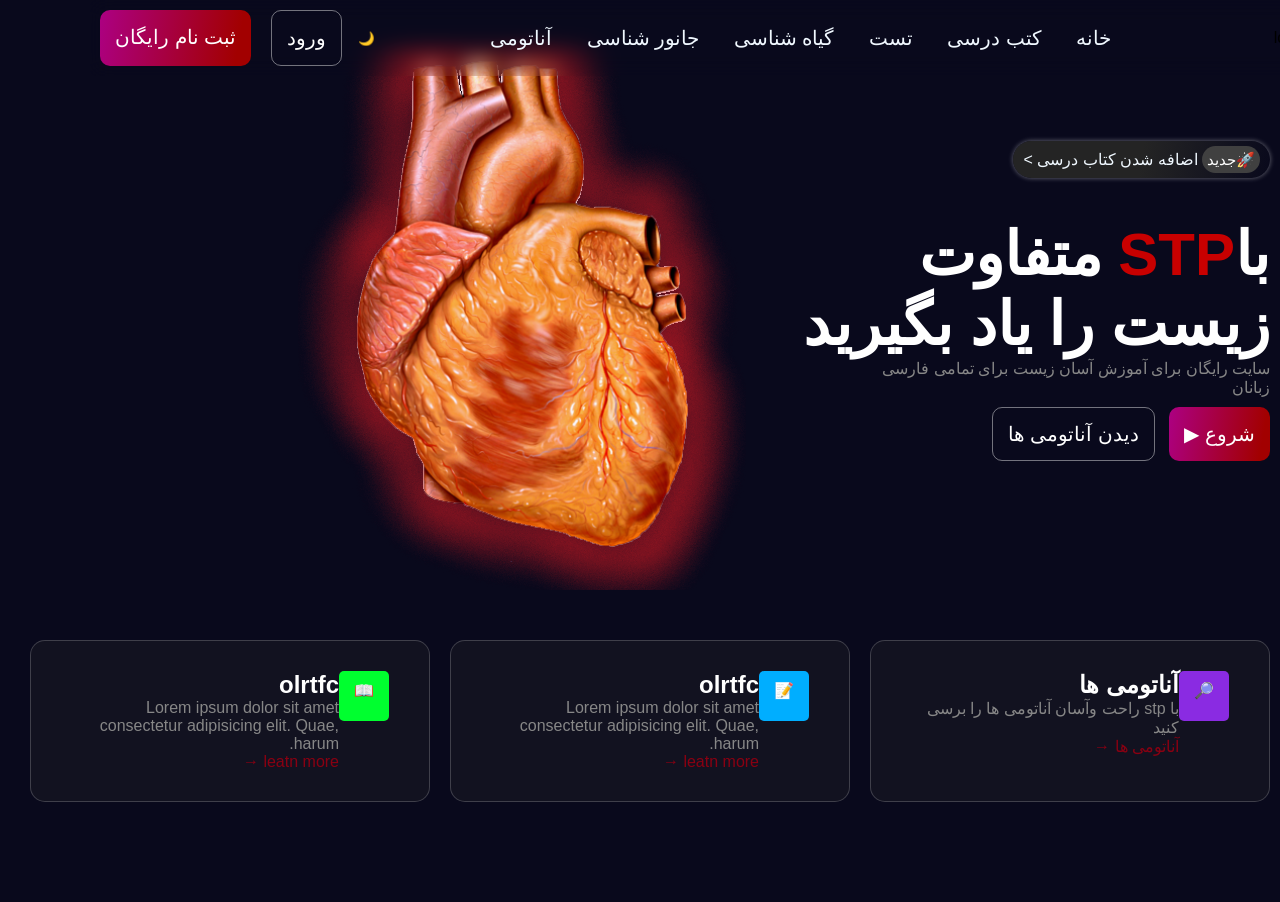
==== index.html @ 459bd74b "تغییر اساسی" ====
<!DOCTYPE html>
<html lang="fa" dir="rtl">

<head>
    <meta charset="UTF-8">
    <meta name="viewport" content="width=device-width, initial-scale=1.0">
    <title>STP</title>
    <link rel="stylesheet" href="sis.css">
    
</head>

<body id="box">
    <header>
        <img src="" alt="logo" width="100px">
        <nav>
            <a href="script:void(0)" class="link">خانه</a>
            <a href="#" class="link">کتب درسی</a>
            <a href="#" class="link">تست</a>
            <a href="#" class="link cl">گیاه شناسی</a>
            <a href="#" class="link cl">جانور شناسی</a>
            <a href="/anatome.html" class="link">آناتومی</a>
            
        </nav>


        <div class="ds">
            <button id="btn" title="شب و روز">🌙</button>
            <a href="#" class="sabt">ورود</a>
            <a href="#" class="sat">ثبت نام رایگان</a>
        </div>

    </header>

    <main>
        <div class="pog">
            <a href="#" class="mish">
                <span class="mosha">🚀جدید</span>
                <span>اضافه شدن کتاب درسی ></span>
            </a>

            <h1>با<span id="oi">STP</span> متفاوت زیست را یاد بگیرید</h1>
            <p>سایت رایگان برای آموزش آسان زیست برای تمامی فارسی زبانان</p>
            <a href="#" class="sat" id="sat">شروع ▶</a>
            <a href="/anatome.html" class="sabt">دیدن آناتومی ها</a>
            <img src="Heart_anterior_exterior_view.png" alt="tas" class="imgo">

        </div>
        <div class="in" id="anu">
            <section class="mrh">
                <span class="img">🔎</span>
                <div>
                    <h2>آناتومی ها</h2>
                    <p>با stp راحت وآسان آناتومی ها را برسی کنید</p>
                    <a href="#" class="ok">آناتومی ها →</a>
                </div>
            </section>
            <section class="mrh">
                <span class="img" style="background-color: rgb(0, 174, 255);">📝</span>
                <div>
                    <h2>olrtfc</h2>
                    <p>Lorem ipsum dolor sit amet consectetur adipisicing elit. Quae, harum.</p>
                    <a href="#" class="ok">leatn more →</a>
                </div>
            </section>
            <section class="mrh">
                <span class="img" style="background-color: rgb(0, 255, 47);">📖</span>
                <div>
                    <h2>olrtfc</h2>
                    <p>Lorem ipsum dolor sit amet consectetur adipisicing elit. Quae, harum.</p>
                    <a href="#" class="ok">leatn more →</a>
                </div>
            </section>
        </div>
    </main>
</body>
<script>
    const btn = document.getElementById("btn");
const box = document.getElementById("box");

btn.addEventListener("click", () => {
    box.style.backgroundColor = "rgb(167, 167, 167)";
    box.style.Color = "#000";
});
</script>

</html>
---- sis.css ----
*{
    margin: 0;
    box-sizing: border-box;
    font-family:'Trebuchet MS', 'Lucida Sans Unicode', 'Lucida Grande', 'Lucida Sans', Arial, sans-serif;
}
a{
    text-decoration: none;
}
html{
    scrollbar-width: thin;
    scrollbar-color: rgb(216, 1, 90) rgba(255, 0, 0, 0);

}
body{
    background-color: rgb(9, 9, 28);
}
header{
    padding-right: 50px;
    display: flex;
    align-items: center;
    justify-content: space-between;
    backdrop-filter: blur(10px);
    width: 100%;
    position: fixed;
}
button{
    background-color: rgba(238, 130, 238, 0);
    border: none;
}
.ds{
    display: flex;
    
}
.link{
    
    text-decoration: none;
    color: aliceblue;
    font-size: 20px;
    padding: 15px;
    transition: 50ms;
}
.link:hover{
    background-color: rgba(240, 248, 255, 0.048);
    border-radius: 20px;
}
.sabt{
    margin: 10px;
    border: solid 0.5px rgba(255, 255, 255, 0.432);
    font-size: 20px;
    border-radius: 10px;
    color: rgb(255, 255, 255);
    text-decoration: none;
    padding: 15px;
}
.sabt:hover{
    background-color: rgba(1, 1, 1, 0.376);
}
.sat{
    margin: 10px;
    background-image: linear-gradient(100deg , rgb(172, 0, 129) 1% ,rgb(162, 0, 0) 90%);
    font-size: 20px;
    border-radius: 10px;
    color: rgb(255, 255, 255);
    text-decoration: none;
    padding: 15px;
    transition: 1s;
}
.sat:hover{
    background-image: linear-gradient(100deg , rgb(183, 0, 0) 1% ,rgb(172, 0, 129) 90%);
}
.mosha{
    color: rgb(255, 255, 255);
    border-radius: 50px;
    background-color: rgb(64, 64, 64);
    padding: 5px;
    font-size: 15px;
}
main{
    padding: 100px;
    padding-top: 150px;
}
.mish{
    background-image: linear-gradient(100deg , rgb(36, 36, 36) 50%,rgba(255, 0, 0, 0));
    border-radius: 50px;
    padding: 10px;
    box-shadow: 0 0 5px 0 rgba(255, 255, 255, 0.406);
    color: aliceblue;
    text-decoration: none;
    transition: 1s;
}
.mish:hover{
    background-color: rgb(159, 159, 159);
}
h1{
    margin-top: 50px;
    color: white;
    font-size: 60px;
    max-width: 500px;
}
#oi{
    color: rgb(200, 0, 0);
}
p{
    color: rgb(135, 135, 135);
    max-width: 400px;
}
.imgo{
    float: left;

    margin-left: 10%;
    margin-top: -350px;
}
#sat{
    display: inline-block;
    margin: 10px 0 0 0 ;
}
.in{
    margin-top: 50px;
    display: inline-flex;
    margin-left: 1%;
    color: #ffffff;
}
.mrh{
    display: flex;
    margin-left: 20px;
    background-color: rgb(18, 18, 32);
    border: solid 1px rgba(255, 255, 255, 0.189);
    padding: 30px;
    border-radius: 15px;
    width: 400px;
    transition: 0.5s;
}
.mrh:hover{
    transform: translateY(-10px);
    box-shadow:0 20px 20px 0 rgba(0, 0, 0, 0.482);
}
.img{
    padding: 10px;
    text-align: center;
    max-height: 50px;
    min-width: 50px;
    border-radius: 5px;
    background-color: blueviolet;
    margin-right: 10px;
}
.ok{
    color: #890012;
}
@media only screen and (max-width: 700px){
    .mrh{
    display: flex;
    margin-left: 0px;
    background-color: rgb(18, 18, 32);
    border: solid 1px rgba(255, 255, 255, 0.189);
    padding: 30px;
    border-radius: 15px;
    width: 10px;
    transition: 0.5s;
}
main{
    padding: 50px;
    padding-top: 150px;
}
.pog{
    max-width: 300px;
}
    .link {
        text-decoration: none;
        color: #f0f8ff;
        font-size: 20px;
        padding: 10px;
        transition: 50ms;
    }
    
    .imgo{
    float: left;
    width: 200px;
    margin-left: -50%;
    margin-top: -250px;
}
    .sat {
        margin: 20px;
        background-image: linear-gradient(100deg, rgb(172, 0, 129) 1%, rgb(162, 0, 0) 90%);
        font-size: 15px;
        border-radius: 5px;
        color: rgb(255, 255, 255);
        text-decoration: none;
        padding: 15px;
        transition: 1s;
    }
    .cl{
        display: none;
    }
    .sabt {
        margin: 20px;
        border: solid 0.5px rgba(255, 255, 255, 0.432);
        font-size: 20px;
        border-radius: 5px;
        color: rgb(255, 255, 255);
        text-decoration: none;
        padding: 15px;
    }
}



git config --global user.name "parsa"
git config --global user.email "mpar91863@gmail.com"
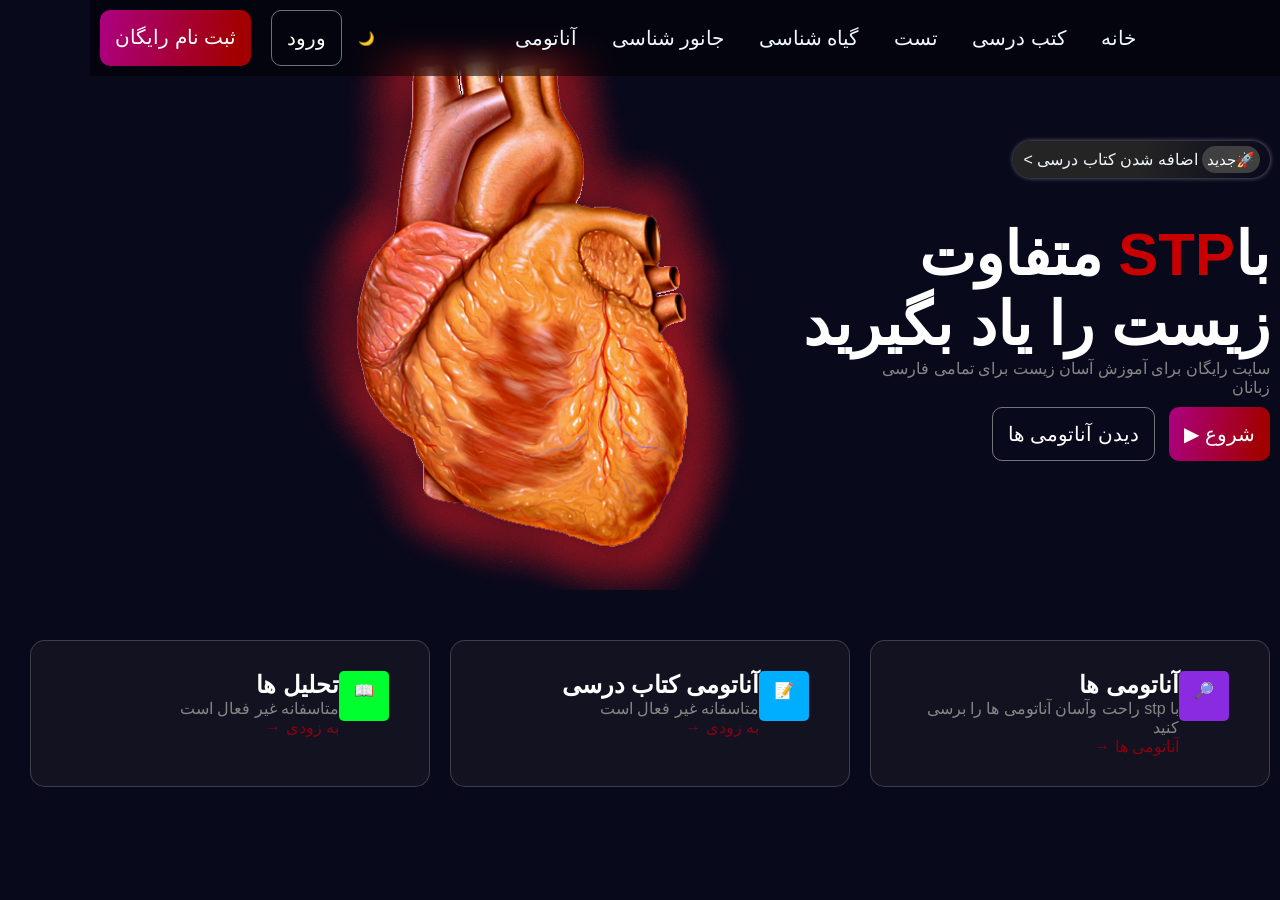
==== commit ec347c32: "ریسپانسیو سازی" ====
--- a/index.html
+++ b/index.html
@@ -58,17 +58,17 @@
             <section class="mrh">
                 <span class="img" style="background-color: rgb(0, 174, 255);">📝</span>
                 <div>
-                    <h2>olrtfc</h2>
-                    <p>Lorem ipsum dolor sit amet consectetur adipisicing elit. Quae, harum.</p>
-                    <a href="#" class="ok">leatn more →</a>
+                    <h2>آناتومی کتاب درسی</h2>
+                    <p>متاسفانه غیر فعال است</p>
+                    <a href="#" class="ok">به زودی →</a>
                 </div>
             </section>
             <section class="mrh">
                 <span class="img" style="background-color: rgb(0, 255, 47);">📖</span>
                 <div>
-                    <h2>olrtfc</h2>
-                    <p>Lorem ipsum dolor sit amet consectetur adipisicing elit. Quae, harum.</p>
-                    <a href="#" class="ok">leatn more →</a>
+                    <h2>تحلیل ها</h2>
+                    <p>متاسفانه غیر فعال است</p>
+                    <a href="#" class="ok">به زودی →</a>
                 </div>
             </section>
         </div>
--- a/sis.css
+++ b/sis.css
@@ -15,8 +15,9 @@
     background-color: rgb(9, 9, 28);
 }
 header{
-    padding-right: 50px;
-    display: flex;
+    background-color: rgba(0, 0, 0, 0.479);
+    display: flex;
+    top: 0;
     align-items: center;
     justify-content: space-between;
     backdrop-filter: blur(10px);
@@ -82,7 +83,7 @@
 .mish{
     background-image: linear-gradient(100deg , rgb(36, 36, 36) 50%,rgba(255, 0, 0, 0));
     border-radius: 50px;
-    padding: 10px;
+    padding:  10px;
     box-shadow: 0 0 5px 0 rgba(255, 255, 255, 0.406);
     color: aliceblue;
     text-decoration: none;
@@ -152,10 +153,12 @@
     margin-left: 0px;
     background-color: rgb(18, 18, 32);
     border: solid 1px rgba(255, 255, 255, 0.189);
-    padding: 30px;
+    padding: 20px;
     border-radius: 15px;
-    width: 10px;
+    width: 190px;
     transition: 0.5s;
+    font-size: 10px;
+    height: auto;
 }
 main{
     padding: 50px;
@@ -175,7 +178,7 @@
     .imgo{
     float: left;
     width: 200px;
-    margin-left: -50%;
+    margin-left: -200px;
     margin-top: -250px;
 }
     .sat {
@@ -201,8 +204,3 @@
         padding: 15px;
     }
 }
-
-
-
-git config --global user.name "parsa"
-git config --global user.email "mpar91863@gmail.com"
